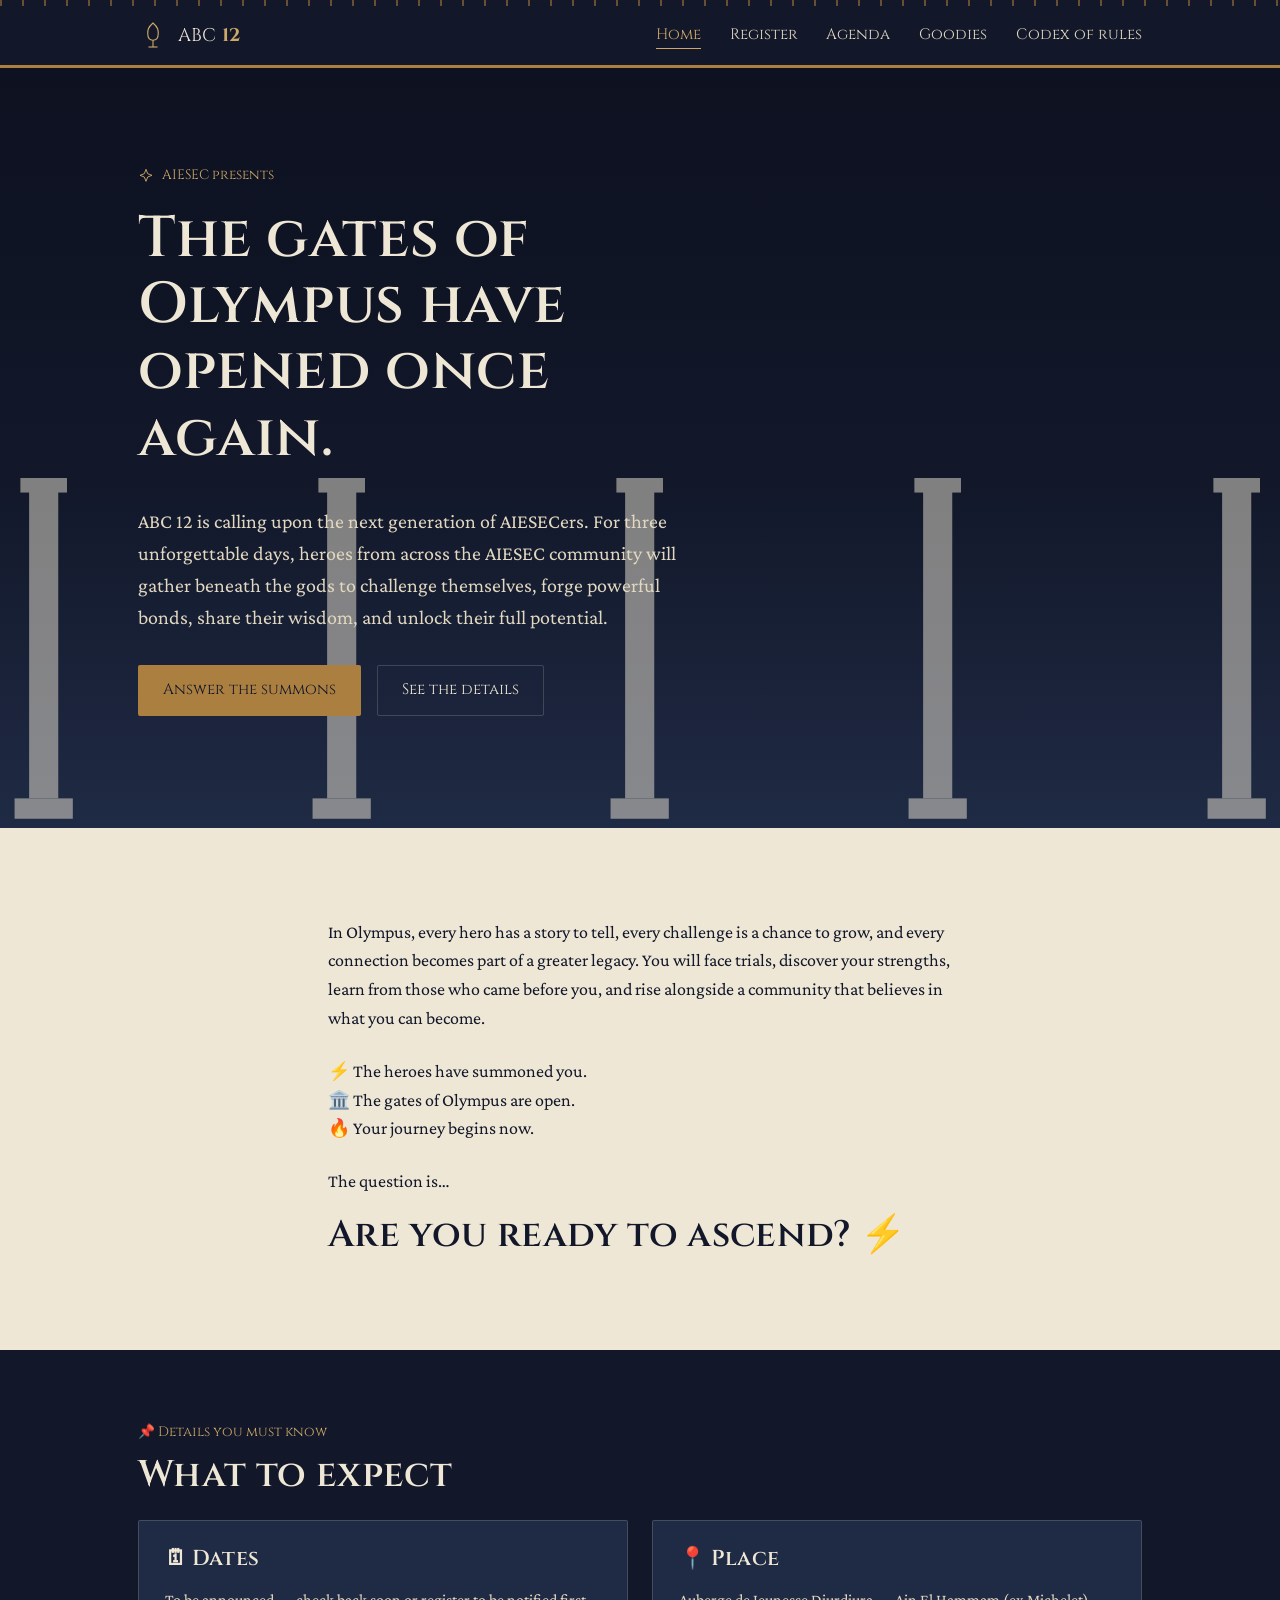
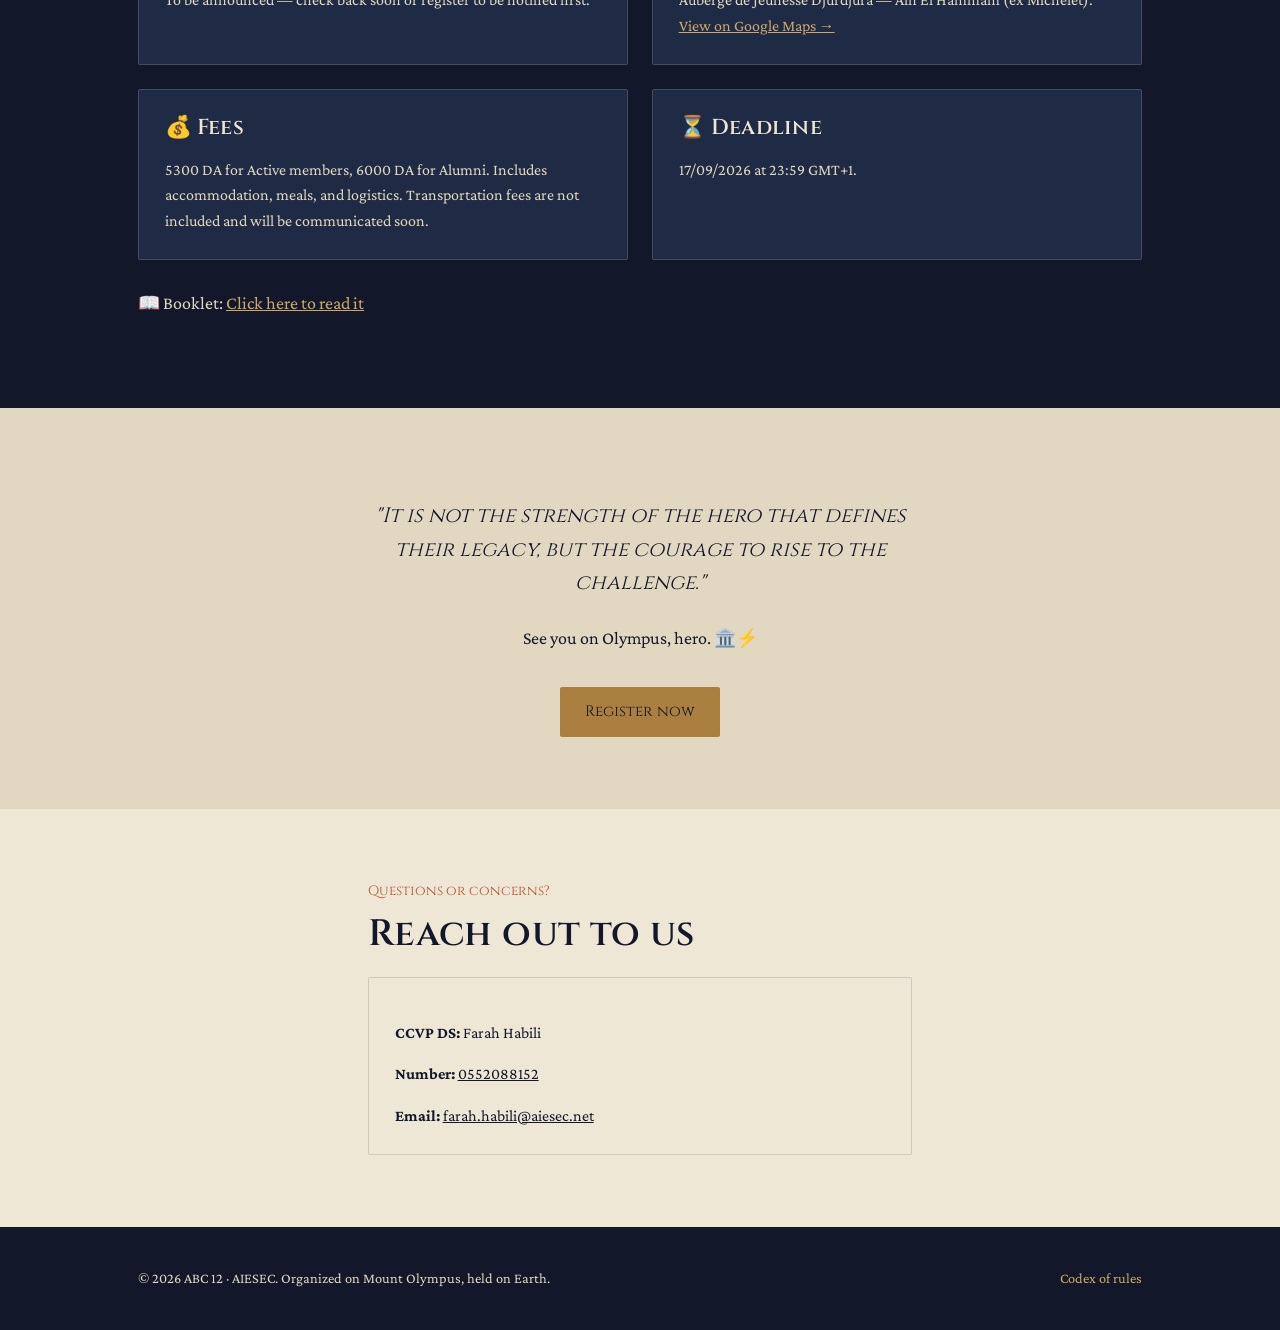
==== index.html @ e1f5e0d1 "Add files via upload" ====
<!DOCTYPE html>
<html lang="en">
<head>
<meta charset="UTF-8">
<meta name="viewport" content="width=device-width, initial-scale=1.0">
<title>ABC 12 — The Gates of Olympus</title>
<meta name="description" content="ABC 12: AIESEC's Olympus-themed conference. Register now, read the details, and answer the summons.">
<link rel="preconnect" href="https://fonts.googleapis.com">
<link href="https://fonts.googleapis.com/css2?family=Cinzel:wght@500;600;700&family=Crimson+Pro:ital,wght@0,400;0,500;1,400&display=swap" rel="stylesheet">
<link rel="stylesheet" href="style.css">
</head>
<body>

<header class="site-header">
  <div class="frieze-bar"></div>
  <div class="nav-row">
    <a href="index.html" class="brand">
      <svg width="30" height="30" viewBox="0 0 40 40" fill="none" xmlns="http://www.w3.org/2000/svg">
        <path d="M20 4C13 10 13 14 13 18C13 24 16 27 20 27C24 27 27 24 27 18C27 14 27 10 20 4Z" stroke="#cda868" stroke-width="1.5"/>
        <path d="M20 27V36" stroke="#cda868" stroke-width="1.5"/>
        <path d="M14 36H26" stroke="#cda868" stroke-width="1.5"/>
      </svg>
      <span class="brand-name">ABC <strong>12</strong></span>
    </a>
    <button class="nav-toggle" aria-expanded="false" aria-controls="primary-nav">Menu</button>
    <ul class="nav-links" id="primary-nav">
      <li><a href="index.html" aria-current="page">Home</a></li>
      <li><a href="register.html">Register</a></li>
      <li><a href="agenda.html">Agenda</a></li>
      <li><a href="store.html">Goodies</a></li>
      <li><a href="rules.html">Codex of rules</a></li>
    </ul>
  </div>
</header>

<section class="hero">
  <div class="hero-inner">
    <span class="hero-eyebrow-mark">
      <svg width="16" height="16" viewBox="0 0 24 24" fill="none"><path d="M12 2l2.5 6.5L21 11l-6.5 2.5L12 20l-2.5-6.5L3 11l6.5-2.5L12 2z" stroke="#cda868" stroke-width="1.4"/></svg>
      AIESEC presents
    </span>
    <h1>The gates of Olympus have opened once again.</h1>
    <p class="lede">ABC 12 is calling upon the next generation of AIESECers. For three unforgettable days, heroes from across the AIESEC community will gather beneath the gods to challenge themselves, forge powerful bonds, share their wisdom, and unlock their full potential.</p>
    <div class="hero-actions">
      <a href="register.html" class="btn btn-primary">Answer the summons</a>
      <a href="#details" class="btn btn-ghost">See the details</a>
    </div>
  </div>
  <div class="columns-row" aria-hidden="true">
    <svg viewBox="0 0 60 240" width="60" height="240"><rect x="20" y="0" width="20" height="220" fill="#efe7d6"/><rect x="10" y="220" width="40" height="14" fill="#efe7d6"/><rect x="14" y="0" width="32" height="10" fill="#efe7d6"/></svg>
    <svg viewBox="0 0 60 240" width="60" height="240"><rect x="20" y="0" width="20" height="220" fill="#efe7d6"/><rect x="10" y="220" width="40" height="14" fill="#efe7d6"/><rect x="14" y="0" width="32" height="10" fill="#efe7d6"/></svg>
    <svg viewBox="0 0 60 240" width="60" height="240"><rect x="20" y="0" width="20" height="220" fill="#efe7d6"/><rect x="10" y="220" width="40" height="14" fill="#efe7d6"/><rect x="14" y="0" width="32" height="10" fill="#efe7d6"/></svg>
    <svg viewBox="0 0 60 240" width="60" height="240"><rect x="20" y="0" width="20" height="220" fill="#efe7d6"/><rect x="10" y="220" width="40" height="14" fill="#efe7d6"/><rect x="14" y="0" width="32" height="10" fill="#efe7d6"/></svg>
    <svg viewBox="0 0 60 240" width="60" height="240"><rect x="20" y="0" width="20" height="220" fill="#efe7d6"/><rect x="10" y="220" width="40" height="14" fill="#efe7d6"/><rect x="14" y="0" width="32" height="10" fill="#efe7d6"/></svg>
  </div>
</section>

<section>
  <div class="container" style="max-width: 720px;">
    <p>In Olympus, every hero has a story to tell, every challenge is a chance to grow, and every connection becomes part of a greater legacy. You will face trials, discover your strengths, learn from those who came before you, and rise alongside a community that believes in what you can become.</p>
    <p style="margin-top:1.5rem;">
      ⚡ The heroes have summoned you.<br>
      🏛️ The gates of Olympus are open.<br>
      🔥 Your journey begins now.
    </p>
    <p style="margin-top:1.5rem;">The question is…</p>
    <h2 style="margin-top:0.3rem;">Are you ready to ascend? ⚡</h2>
  </div>
</section>

<section id="details" class="section-dark">
  <div class="container">
    <span class="eyebrow" style="color:#cda868;">📌 Details you must know</span>
    <h2>What to expect</h2>
    <div class="grid grid-2" style="margin-top:1.5rem;">
      <div class="card">
        <h3>🗓 Dates</h3>
        <p>To be announced — check back soon or register to be notified first.</p>
      </div>
      <div class="card">
        <h3>📍 Place</h3>
        <p>Auberge de Jeunesse Djurdjura — Ain El Hammam (ex Michelet).<br>
        <a href="https://share.google/3GFoLEZ0VV989xiMJ" target="_blank" rel="noopener" style="color:#cda868;">View on Google Maps →</a></p>
      </div>
      <div class="card">
        <h3>💰 Fees</h3>
        <p>5300 DA for Active members, 6000 DA for Alumni. Includes accommodation, meals, and logistics. Transportation fees are not included and will be communicated soon.</p>
      </div>
      <div class="card">
        <h3>⏳ Deadline</h3>
        <p>17/09/2026 at 23:59 GMT+1.</p>
      </div>
    </div>
    <p style="margin-top:1.8rem;">📖 Booklet: <a href="https://canva.link/16y2qtwzbtka6yv" target="_blank" rel="noopener" style="color:#cda868;">Click here to read it</a></p>
  </div>
</section>

<section class="section-alt">
  <div class="container text-center" style="max-width:640px;">
    <p style="font-style: italic; font-size:1.3rem; font-family: var(--font-display); color: var(--ink);">
      "It is not the strength of the hero that defines their legacy, but the courage to rise to the challenge."
    </p>
    <p class="text-center" style="margin-top:1.5rem;">See you on Olympus, hero. 🏛️⚡</p>
    <a href="register.html" class="btn btn-primary" style="margin-top:1rem;">Register now</a>
  </div>
</section>

<section>
  <div class="container" style="max-width: 640px;">
    <span class="eyebrow">Questions or concerns?</span>
    <h2>Reach out to us</h2>
    <div class="card">
      <p style="margin-bottom:0.4rem;"><strong>CCVP DS:</strong> Farah Habili</p>
      <p style="margin-bottom:0.4rem;"><strong>Number:</strong> <a href="tel:0552088152">0552088152</a></p>
      <p style="margin-bottom:0;"><strong>Email:</strong> <a href="mailto:farah.habili@aiesec.net">farah.habili@aiesec.net</a></p>
    </div>
  </div>
</section>

<footer class="site-footer">
  <div class="container">
    <span>© 2026 ABC 12 · AIESEC. Organized on Mount Olympus, held on Earth.</span>
    <span><a href="rules.html">Codex of rules</a></span>
  </div>
</footer>

<script src="script.js"></script>
</body>
</html>
---- style.css ----
/* ============================================================
   ABC CONFERENCE — "TWELVE LABORS" DESIGN SYSTEM
   ============================================================ */

:root {
  /* Color */
  --ink: #12182a;          /* near-black Aegean night */
  --ink-soft: #1f2a44;     /* lighter navy for panels */
  --marble: #efe7d6;       /* aged marble / parchment */
  --marble-dim: #e2d8c1;
  --bronze: #ab7f3f;       /* bronze / gold leaf */
  --bronze-light: #cda868;
  --clay: #b5502d;         /* attic pottery terracotta, used sparingly */
  --laurel: #4c5c3c;       /* olive laurel green */
  --ink-line: rgba(18, 24, 42, 0.14);
  --marble-line: rgba(239, 231, 214, 0.18);

  /* Type */
  --font-display: "Cinzel", "Times New Roman", serif;
  --font-body: "Crimson Pro", Georgia, serif;
  --font-ui: "Cinzel", serif;

  /* Layout */
  --max-width: 1100px;
  --gutter: clamp(1.25rem, 4vw, 3rem);
  --radius: 2px;
}

* { box-sizing: border-box; }

html {
  scroll-behavior: smooth;
}

@media (prefers-reduced-motion: reduce) {
  html { scroll-behavior: auto; }
  * { animation-duration: 0.01ms !important; transition-duration: 0.01ms !important; }
}

body {
  margin: 0;
  background: var(--marble);
  color: var(--ink);
  font-family: var(--font-body);
  font-size: 1.125rem;
  line-height: 1.6;
  -webkit-font-smoothing: antialiased;
}

h1, h2, h3, h4 {
  font-family: var(--font-display);
  font-weight: 600;
  line-height: 1.15;
  margin: 0 0 0.6em 0;
  letter-spacing: 0.01em;
}

h1 { font-size: clamp(2.2rem, 5vw, 3.6rem); }
h2 { font-size: clamp(1.6rem, 3vw, 2.3rem); }
h3 { font-size: 1.35rem; }

p { max-width: 68ch; }

a { color: inherit; }

.container {
  max-width: var(--max-width);
  margin: 0 auto;
  padding: 0 var(--gutter);
}

/* ---------------- Header / Frieze Nav ---------------- */

.site-header {
  background: var(--ink);
  color: var(--marble);
  border-bottom: 3px solid var(--bronze);
  position: sticky;
  top: 0;
  z-index: 40;
}

.frieze-bar {
  height: 6px;
  background: repeating-linear-gradient(
    90deg,
    var(--bronze) 0px, var(--bronze) 2px,
    transparent 2px, transparent 22px
  );
  opacity: 0.55;
}

.nav-row {
  display: flex;
  align-items: center;
  justify-content: space-between;
  padding: 0.9rem var(--gutter);
  max-width: var(--max-width);
  margin: 0 auto;
  gap: 1rem;
}

.brand {
  display: flex;
  align-items: center;
  gap: 0.6rem;
  text-decoration: none;
  color: var(--marble);
  font-family: var(--font-ui);
  font-size: 1.15rem;
  letter-spacing: 0.02em;
}

.brand svg { flex-shrink: 0; }

.brand-name strong { color: var(--bronze-light); }

.nav-links {
  display: flex;
  gap: 1.8rem;
  list-style: none;
  margin: 0;
  padding: 0;
  font-family: var(--font-ui);
  font-size: 0.95rem;
}

.nav-links a {
  text-decoration: none;
  color: var(--marble-dim);
  border-bottom: 1px solid transparent;
  padding-bottom: 3px;
  transition: color 0.15s ease, border-color 0.15s ease;
}

.nav-links a:hover,
.nav-links a:focus-visible {
  color: var(--bronze-light);
  border-color: var(--bronze-light);
}

.nav-links a[aria-current="page"] {
  color: var(--bronze-light);
  border-color: var(--bronze-light);
}

.nav-toggle {
  display: none;
  background: none;
  border: 1px solid var(--marble-line);
  color: var(--marble);
  padding: 0.4rem 0.6rem;
  font-family: var(--font-ui);
  border-radius: var(--radius);
}

@media (max-width: 720px) {
  .nav-toggle { display: inline-block; }
  .nav-links {
    display: none;
    flex-direction: column;
    gap: 1rem;
    padding: 1rem var(--gutter) 1.4rem;
  }
  .nav-links.open { display: flex; }
}

/* ---------------- Hero ---------------- */

.hero {
  position: relative;
  background: linear-gradient(180deg, #0d1120 0%, var(--ink) 55%, var(--ink-soft) 100%);
  color: var(--marble);
  overflow: hidden;
  padding: clamp(3rem, 8vw, 6rem) 0 clamp(4rem, 10vw, 7rem);
}

.hero-inner {
  max-width: var(--max-width);
  margin: 0 auto;
  padding: 0 var(--gutter);
  position: relative;
  z-index: 2;
}

.hero-eyebrow-mark {
  display: inline-flex;
  align-items: center;
  gap: 0.5rem;
  color: var(--bronze-light);
  font-family: var(--font-ui);
  font-size: 0.85rem;
  margin-bottom: 1.2rem;
}

.hero h1 { max-width: 16ch; color: var(--marble); }

.hero .lede {
  color: var(--marble-dim);
  font-size: 1.25rem;
  max-width: 52ch;
  margin-top: 1rem;
}

.hero-actions {
  display: flex;
  gap: 1rem;
  flex-wrap: wrap;
  margin-top: 2rem;
}

.columns-row {
  position: absolute;
  bottom: 0; left: 0; right: 0;
  height: 46%;
  display: flex;
  justify-content: space-between;
  opacity: 0.5;
  pointer-events: none;
}

.columns-row svg { height: 100%; width: auto; }

/* ---------------- Buttons ---------------- */

.btn {
  display: inline-flex;
  align-items: center;
  gap: 0.5rem;
  font-family: var(--font-ui);
  font-size: 0.95rem;
  padding: 0.75rem 1.5rem;
  border-radius: var(--radius);
  text-decoration: none;
  border: 1px solid transparent;
  cursor: pointer;
  transition: transform 0.12s ease, background 0.15s ease, color 0.15s ease;
}

.btn:active { transform: translateY(1px); }

.btn-primary {
  background: var(--bronze);
  color: var(--ink);
}
.btn-primary:hover { background: var(--bronze-light); }

.btn-ghost {
  background: transparent;
  border-color: var(--marble-line);
  color: var(--marble);
}
.btn-ghost:hover { border-color: var(--bronze-light); color: var(--bronze-light); }

.btn-outline-dark {
  background: transparent;
  border-color: var(--ink);
  color: var(--ink);
}
.btn-outline-dark:hover { background: var(--ink); color: var(--marble); }

/* ---------------- Sections ---------------- */

section { padding: clamp(2.5rem, 6vw, 4.5rem) 0; }

.section-alt {
  background: var(--marble-dim);
}

.section-dark {
  background: var(--ink);
  color: var(--marble);
}
.section-dark p { color: var(--marble-dim); }
.section-dark h2, .section-dark h3 { color: var(--marble); }

.eyebrow {
  font-family: var(--font-ui);
  font-size: 0.85rem;
  color: var(--clay);
  display: block;
  margin-bottom: 0.6rem;
}

.section-head {
  max-width: 62ch;
  margin-bottom: 2.2rem;
}

/* ---------------- Cards / Grid ---------------- */

.grid {
  display: grid;
  gap: 1.5rem;
}
.grid-3 { grid-template-columns: repeat(3, 1fr); }
.grid-2 { grid-template-columns: repeat(2, 1fr); }

@media (max-width: 800px) {
  .grid-3, .grid-2 { grid-template-columns: 1fr; }
}

.card {
  background: var(--marble);
  border: 1px solid var(--ink-line);
  padding: 1.6rem;
  border-radius: var(--radius);
}

.section-dark .card {
  background: var(--ink-soft);
  border-color: var(--marble-line);
}

.card h3 { margin-bottom: 0.5rem; }
.card p { margin-bottom: 0; font-size: 1rem; }

/* ---------------- Forms ---------------- */

.form-card {
  background: #fff;
  border: 1px solid var(--ink-line);
  padding: clamp(1.5rem, 4vw, 2.5rem);
  border-radius: var(--radius);
  max-width: 700px;
}

fieldset {
  border: none;
  padding: 0;
  margin: 0 0 1.8rem 0;
}

legend {
  font-family: var(--font-ui);
  font-size: 1rem;
  color: var(--ink);
  padding: 0;
  margin-bottom: 0.8rem;
}

.field { margin-bottom: 1.4rem; }

label {
  display: block;
  font-family: var(--font-ui);
  font-size: 0.9rem;
  margin-bottom: 0.4rem;
  color: var(--ink);
}

.hint {
  font-size: 0.85rem;
  color: #6b6252;
  margin-top: 0.3rem;
}

input[type="text"],
input[type="email"],
input[type="tel"],
input[type="number"],
select,
textarea {
  width: 100%;
  font-family: var(--font-body);
  font-size: 1rem;
  padding: 0.65rem 0.8rem;
  border: 1px solid #c9bfa6;
  border-radius: var(--radius);
  background: var(--marble);
  color: var(--ink);
}

input:focus-visible, select:focus-visible, textarea:focus-visible,
a:focus-visible, button:focus-visible {
  outline: 2px solid var(--clay);
  outline-offset: 2px;
}

.choice-row {
  display: flex;
  gap: 1rem;
  flex-wrap: wrap;
}

.choice {
  flex: 1 1 200px;
  border: 1px solid #c9bfa6;
  border-radius: var(--radius);
  padding: 0.9rem 1rem;
  display: flex;
  align-items: flex-start;
  gap: 0.7rem;
  cursor: pointer;
  background: var(--marble);
}

.choice input { margin-top: 0.25rem; }

.choice strong { display: block; font-family: var(--font-ui); font-size: 0.95rem; }
.choice span.detail { display: block; font-size: 0.85rem; color: #6b6252; margin-top: 0.15rem; }

.choice:has(input:checked) {
  border-color: var(--clay);
  background: #fbf3e6;
}

.check-row {
  display: flex;
  gap: 0.7rem;
  align-items: flex-start;
  margin-bottom: 1rem;
}
.check-row input { margin-top: 0.3rem; }
.check-row label { font-family: var(--font-body); font-size: 1rem; margin-bottom: 0; }

.form-status {
  margin-top: 1.2rem;
  padding: 0.9rem 1rem;
  border-radius: var(--radius);
  font-size: 0.95rem;
  display: none;
}
.form-status.visible { display: block; }
.form-status.success { background: #eaf0e4; border: 1px solid var(--laurel); color: #3a4830; }
.form-status.error { background: #f6e6e0; border: 1px solid var(--clay); color: #7a3018; }
.form-status.loading { background: var(--marble-dim); border: 1px solid var(--ink-line); }

/* ---------------- Agenda path ---------------- */

.labor-path {
  display: grid;
  gap: 1.4rem;
}

.labor {
  display: grid;
  grid-template-columns: 72px 1fr;
  gap: 1.2rem;
  align-items: start;
  position: relative;
  padding-bottom: 1.4rem;
  border-bottom: 1px solid var(--ink-line);
}
.labor:last-child { border-bottom: none; }

.labor-medal {
  width: 56px;
  height: 56px;
  border-radius: 50%;
  border: 2px solid var(--bronze);
  display: flex;
  align-items: center;
  justify-content: center;
  font-family: var(--font-display);
  font-size: 1.1rem;
  color: var(--bronze);
  background: var(--ink);
  flex-shrink: 0;
}

.labor-time {
  font-family: var(--font-ui);
  font-size: 0.82rem;
  color: var(--clay);
  display: block;
  margin-bottom: 0.2rem;
}

.labor h3 { margin-bottom: 0.3rem; }
.labor p { margin-bottom: 0; font-size: 1rem; }

.day-toggle {
  display: inline-flex;
  border: 1px solid var(--ink);
  border-radius: var(--radius);
  overflow: hidden;
  margin-bottom: 2rem;
}

.day-toggle button {
  font-family: var(--font-ui);
  font-size: 0.9rem;
  padding: 0.6rem 1.4rem;
  background: transparent;
  border: none;
  cursor: pointer;
  color: var(--ink);
}

.day-toggle button.active {
  background: var(--ink);
  color: var(--marble);
}

/* ---------------- Store ---------------- */

.item-card {
  background: #fff;
  border: 1px solid var(--ink-line);
  border-radius: var(--radius);
  overflow: hidden;
  display: flex;
  flex-direction: column;
}

.item-art {
  aspect-ratio: 4/3;
  background: linear-gradient(135deg, var(--ink) 0%, var(--ink-soft) 100%);
  display: flex;
  align-items: center;
  justify-content: center;
  color: var(--bronze-light);
}

.item-body { padding: 1.1rem 1.2rem 1.3rem; display: flex; flex-direction: column; gap: 0.4rem; flex: 1; }
.item-price { font-family: var(--font-ui); color: var(--clay); font-size: 1rem; }
.item-body p { font-size: 0.95rem; margin: 0; }

.qty-row {
  margin-top: auto;
  display: flex;
  align-items: center;
  gap: 0.6rem;
  padding-top: 0.8rem;
}
.qty-row label { margin: 0; font-size: 0.85rem; }
.qty-row input { width: 4.5rem; }

/* ---------------- Footer ---------------- */

.site-footer {
  background: var(--ink);
  color: var(--marble-dim);
  padding: 2.5rem 0;
  font-size: 0.9rem;
}
.site-footer .container {
  display: flex;
  justify-content: space-between;
  flex-wrap: wrap;
  gap: 1rem;
}
.site-footer a { color: var(--bronze-light); text-decoration: none; }

/* ---------------- Utility ---------------- */

.text-center { text-align: center; margin-left: auto; margin-right: auto; }
.mt-0 { margin-top: 0; }
.visually-hidden {
  position: absolute; width: 1px; height: 1px; overflow: hidden;
  clip: rect(0,0,0,0); white-space: nowrap; border: 0; padding: 0; margin: -1px;
}
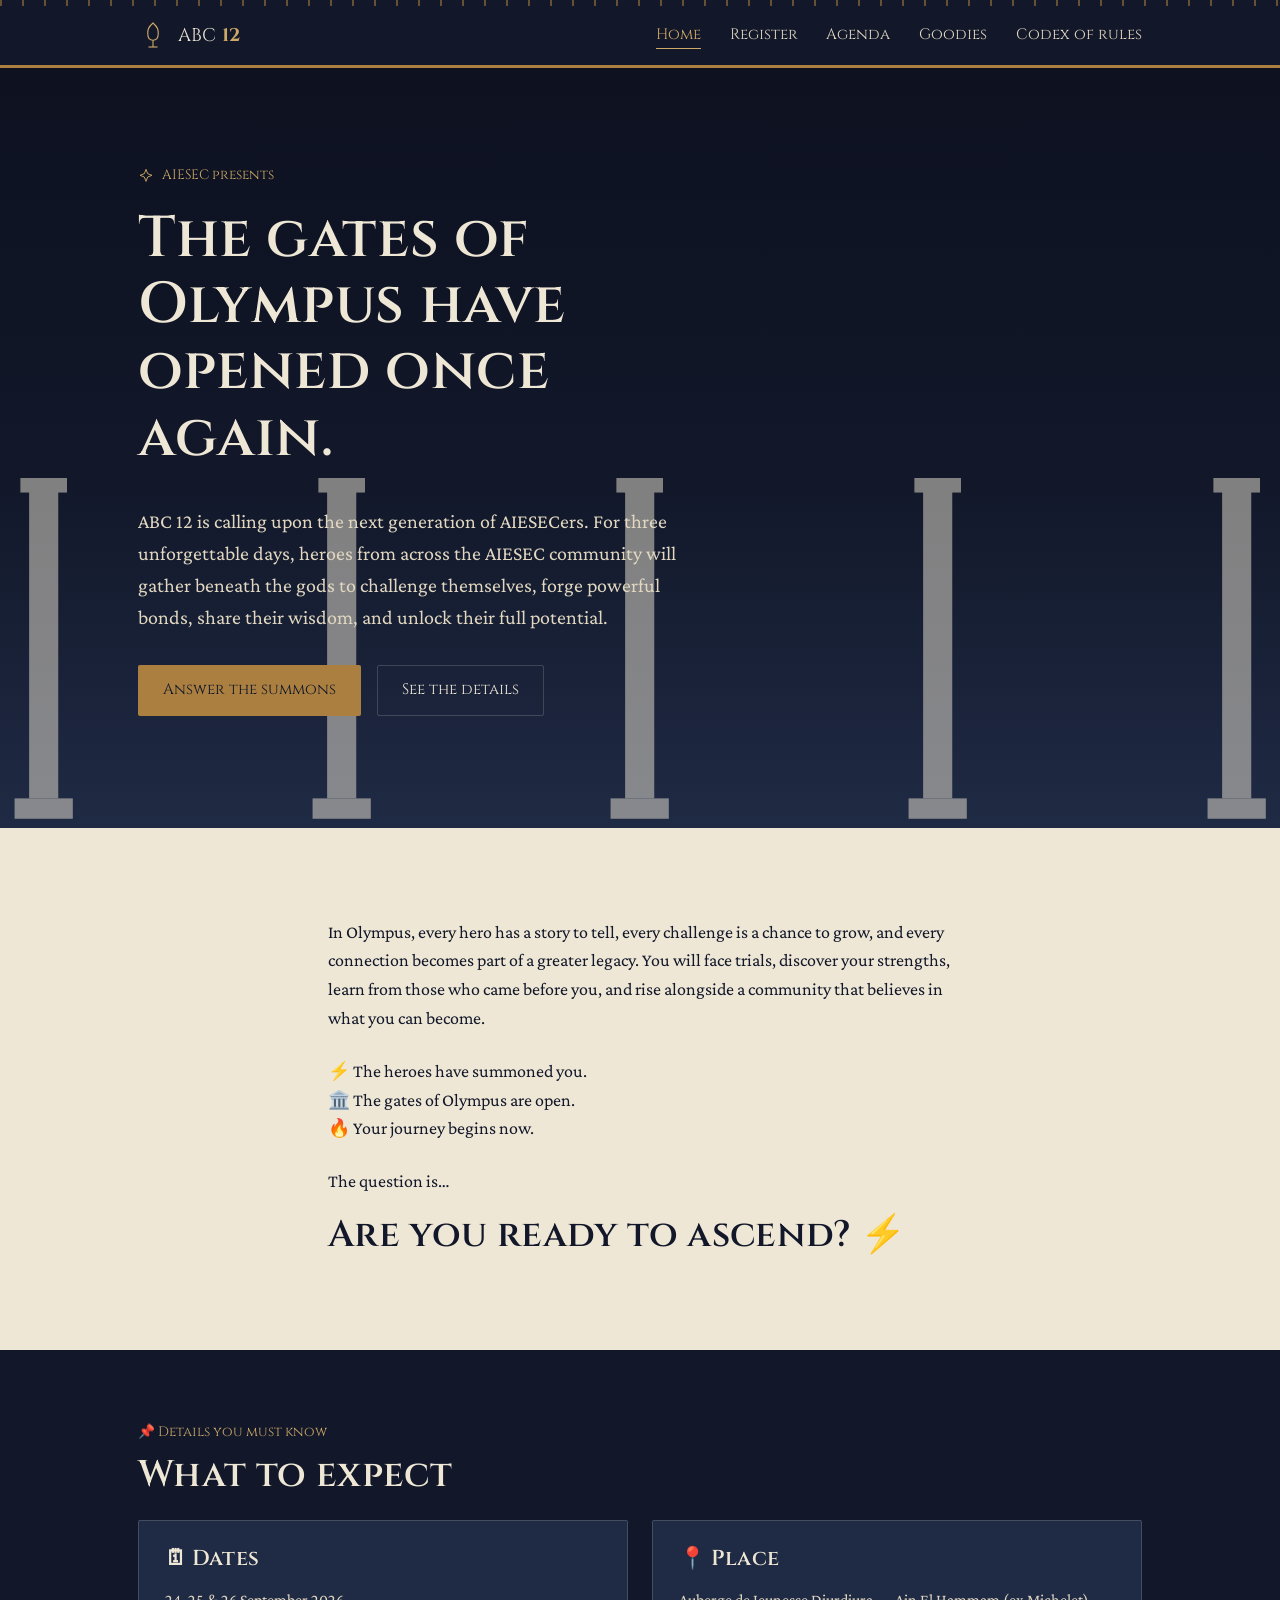
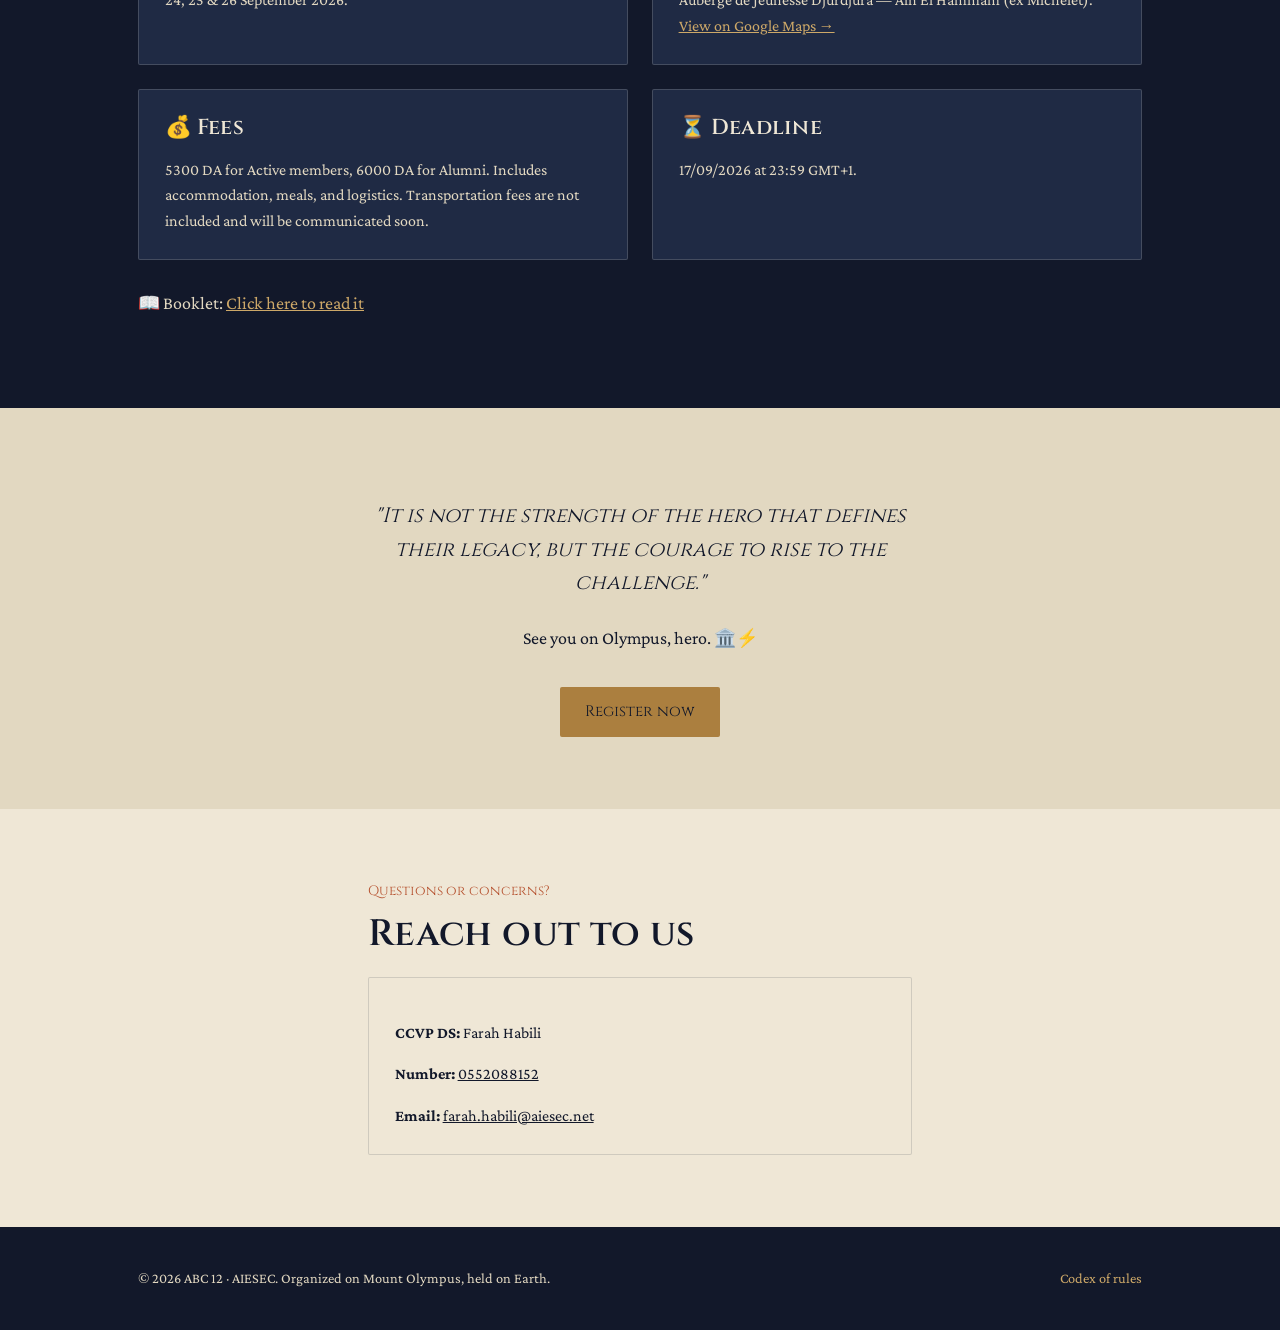
==== commit a7c8d8cb: "Update index.html" ====
--- a/index.html
+++ b/index.html
@@ -75,7 +75,7 @@
     <div class="grid grid-2" style="margin-top:1.5rem;">
       <div class="card">
         <h3>🗓 Dates</h3>
-        <p>To be announced — check back soon or register to be notified first.</p>
+        <p>24, 25 &amp; 26 September 2026.</p>
       </div>
       <div class="card">
         <h3>📍 Place</h3>
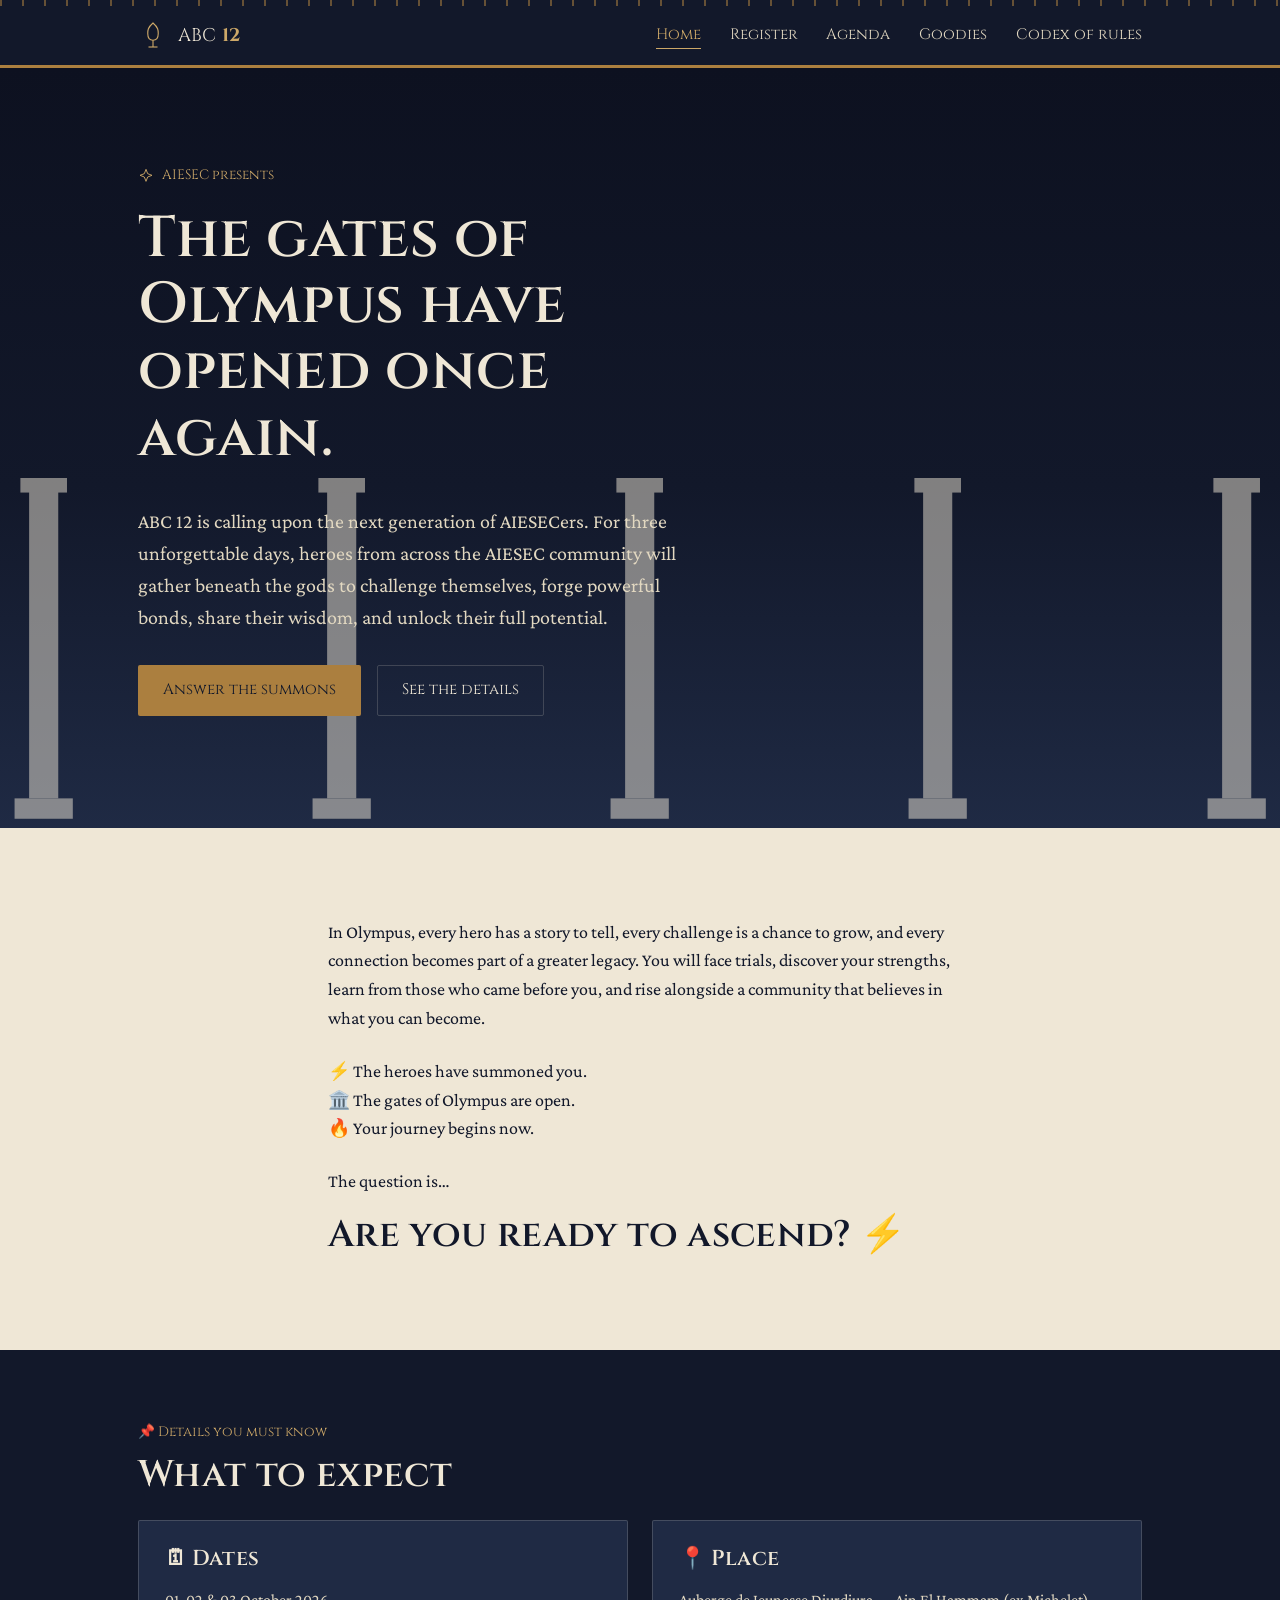
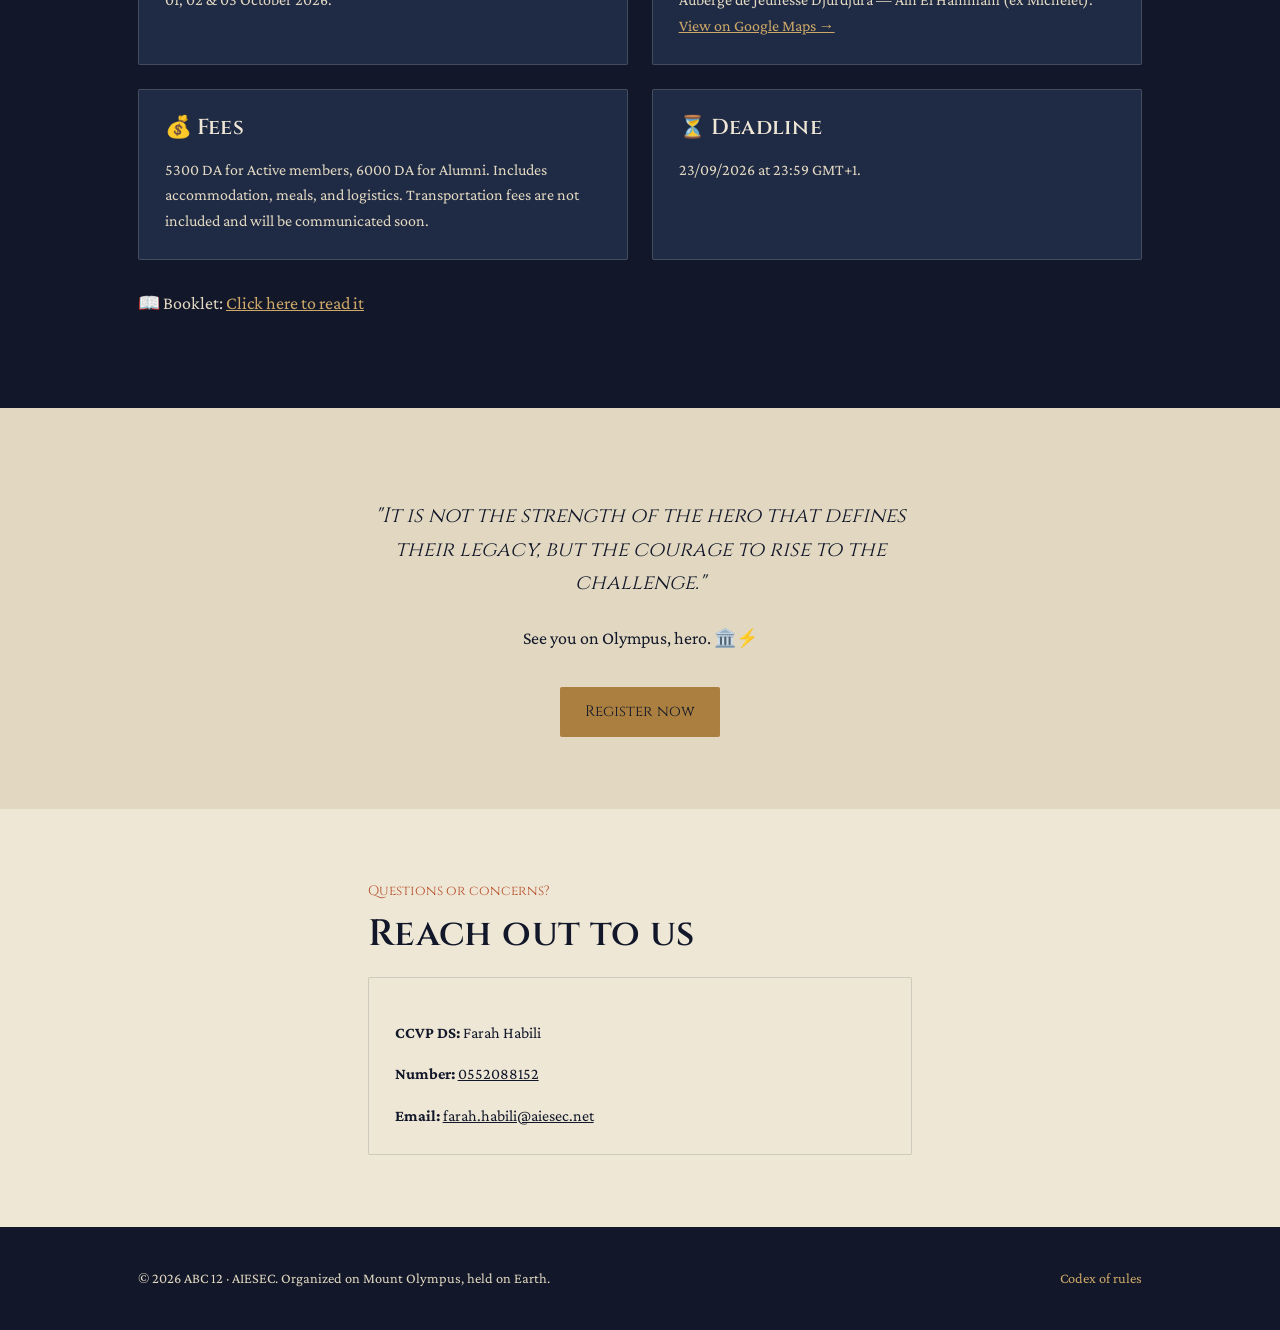
==== commit 19d386a6: "Update index.html" ====
--- a/index.html
+++ b/index.html
@@ -75,7 +75,7 @@
     <div class="grid grid-2" style="margin-top:1.5rem;">
       <div class="card">
         <h3>🗓 Dates</h3>
-        <p>24, 25 &amp; 26 September 2026.</p>
+        <p>01, 02 &amp; 03 October 2026.</p>
       </div>
       <div class="card">
         <h3>📍 Place</h3>
@@ -88,10 +88,10 @@
       </div>
       <div class="card">
         <h3>⏳ Deadline</h3>
-        <p>17/09/2026 at 23:59 GMT+1.</p>
+        <p>23/09/2026 at 23:59 GMT+1.</p>
       </div>
     </div>
-    <p style="margin-top:1.8rem;">📖 Booklet: <a href="https://canva.link/16y2qtwzbtka6yv" target="_blank" rel="noopener" style="color:#cda868;">Click here to read it</a></p>
+   <p style="margin-top:1.8rem;">📖 Booklet: <a href="https://drive.google.com/file/d/1atwc0b6l0w-cm8NyksH_HFOOQr04Oe2t/view?usp=sharing" target="_blank" rel="noopener" style="color:#cda868;">Click here to read it</a></p>
   </div>
 </section>
 
--- a/style.css
+++ b/style.css
@@ -426,6 +426,35 @@
 .form-status.error { background: #f6e6e0; border: 1px solid var(--clay); color: #7a3018; }
 .form-status.loading { background: var(--marble-dim); border: 1px solid var(--ink-line); }
 
+.confirmation-panel {
+  background: #fff;
+  border: 1px solid var(--ink-line);
+  border-top: 4px solid var(--bronze);
+  padding: clamp(1.5rem, 4vw, 2.5rem);
+  border-radius: var(--radius);
+  max-width: 700px;
+}
+.confirmation-head { display: flex; align-items: center; gap: 0.9rem; margin-bottom: 1.6rem; }
+.confirmation-check {
+  width: 42px; height: 42px; border-radius: 50%;
+  background: var(--laurel); color: #fff;
+  display: flex; align-items: center; justify-content: center; flex-shrink: 0;
+}
+.confirmation-code { font-family: var(--font-ui); color: var(--clay); letter-spacing: 0.03em; }
+.confirmation-table { width: 100%; border-collapse: collapse; margin: 1.4rem 0; }
+.confirmation-table th, .confirmation-table td {
+  text-align: left; padding: 0.55rem 0.4rem; border-bottom: 1px solid var(--ink-line);
+  font-size: 0.98rem; vertical-align: top;
+}
+.confirmation-table th { font-family: var(--font-ui); font-weight: 500; color: #6b6252; width: 42%; }
+.confirmation-actions { display: flex; gap: 1rem; flex-wrap: wrap; margin-top: 1.6rem; }
+@media print {
+  .site-header, .site-footer, .confirmation-actions, .hero, .nav-toggle { display: none !important; }
+  section { padding: 0; }
+  body { background: #fff; }
+  .confirmation-panel { border: none; padding: 0; max-width: none; }
+}
+
 /* ---------------- Agenda path ---------------- */
 
 .labor-path {
